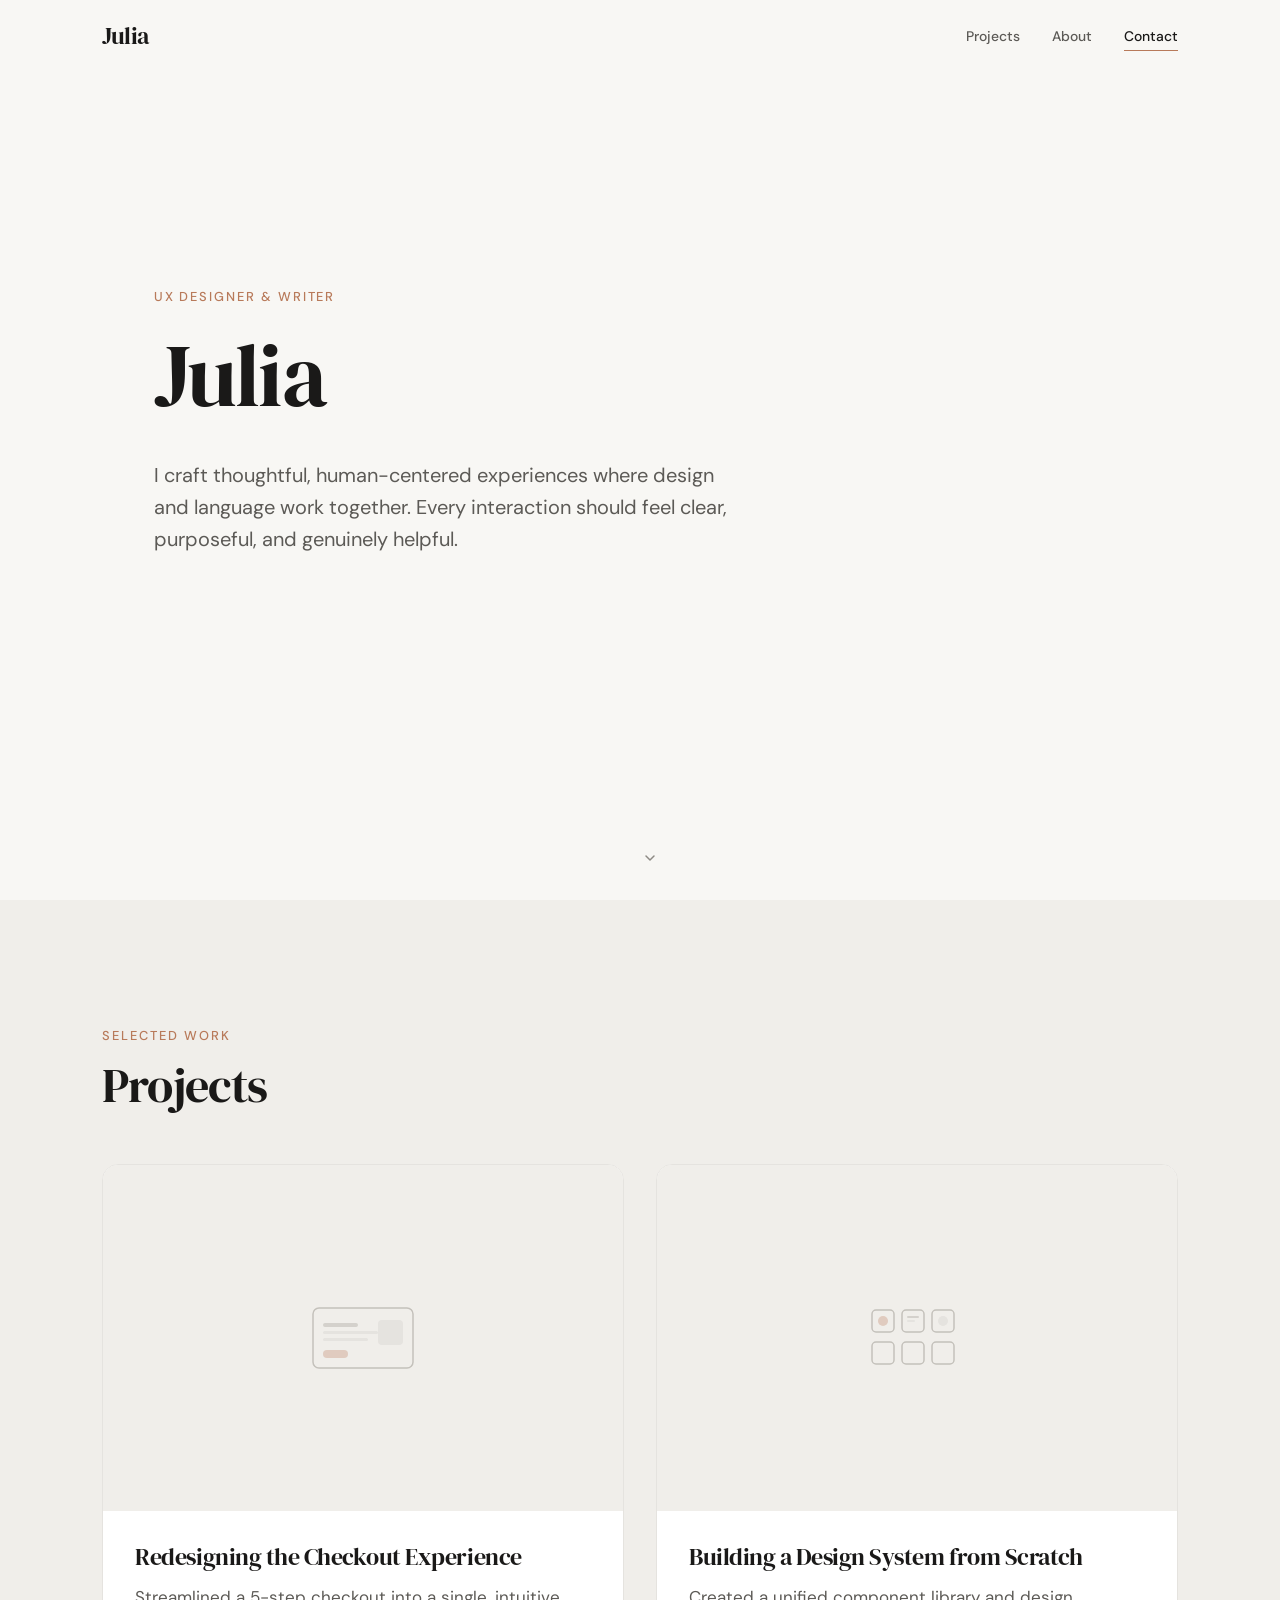
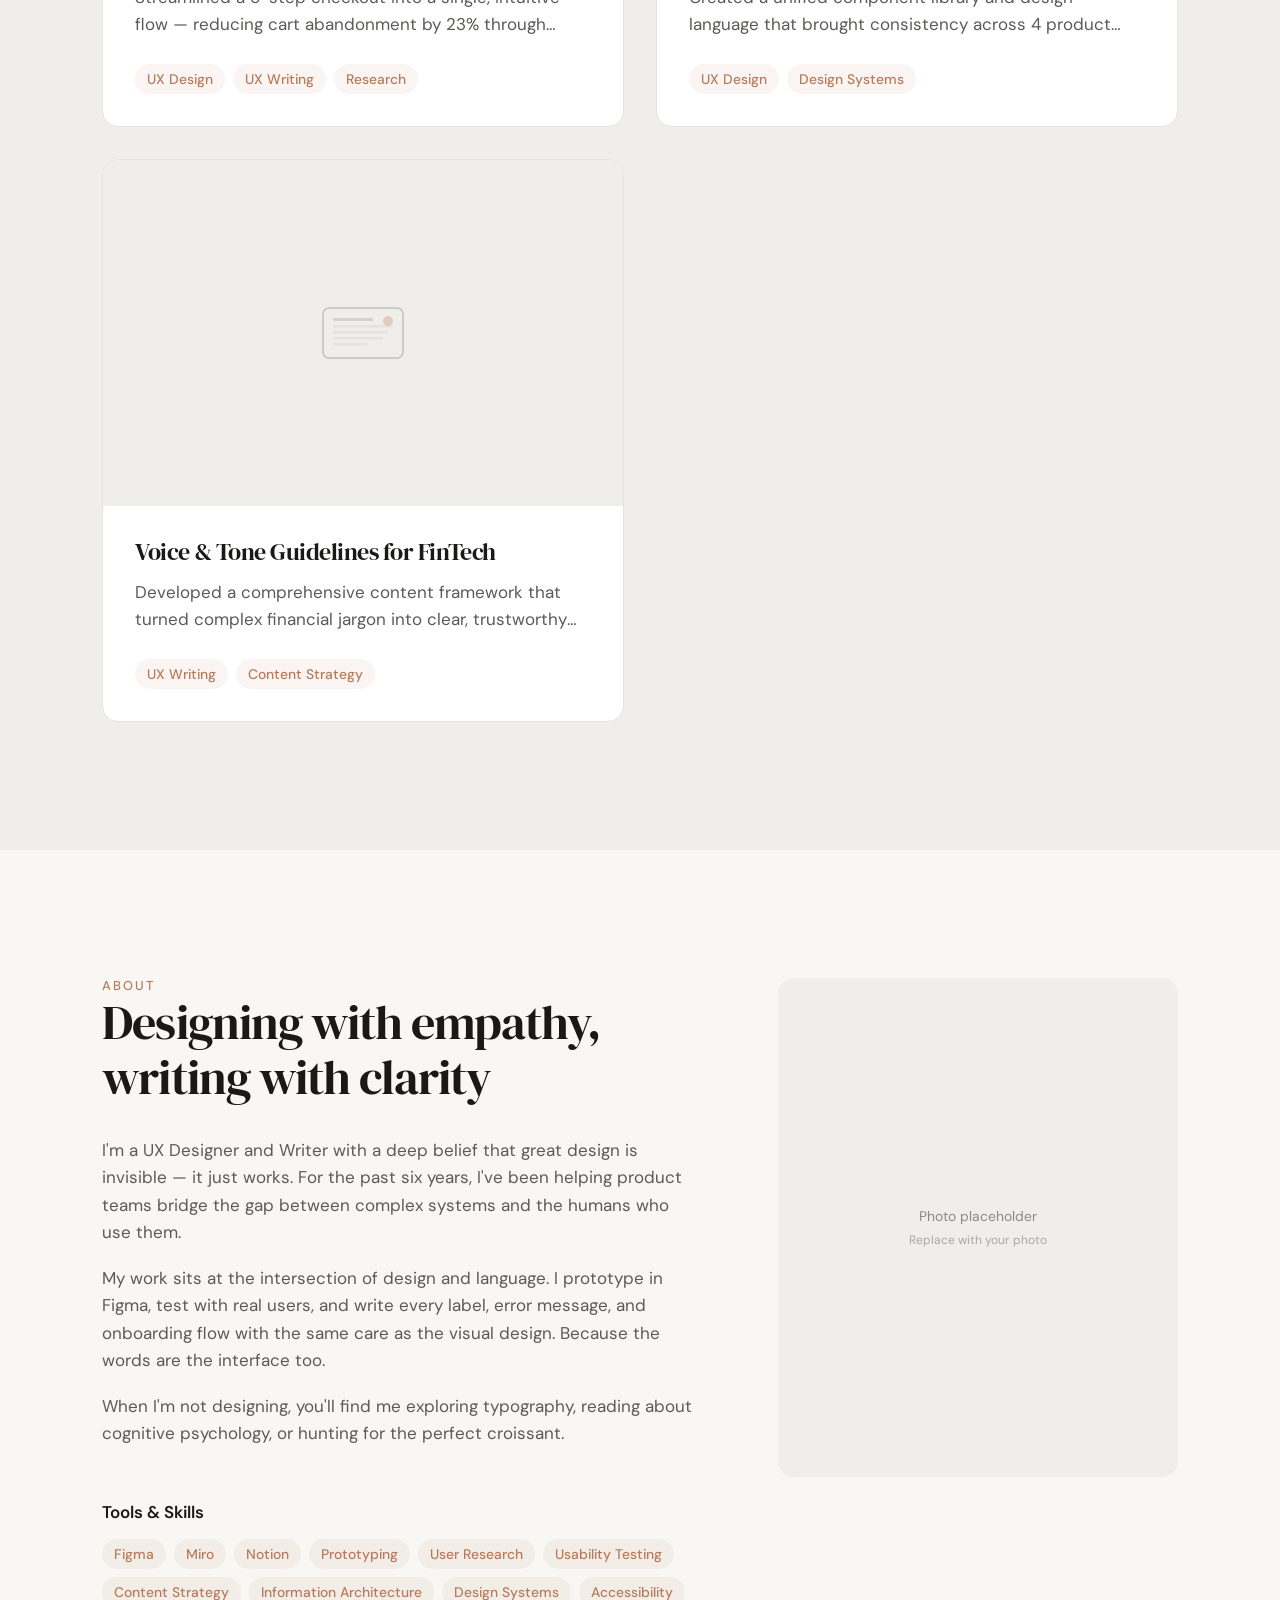
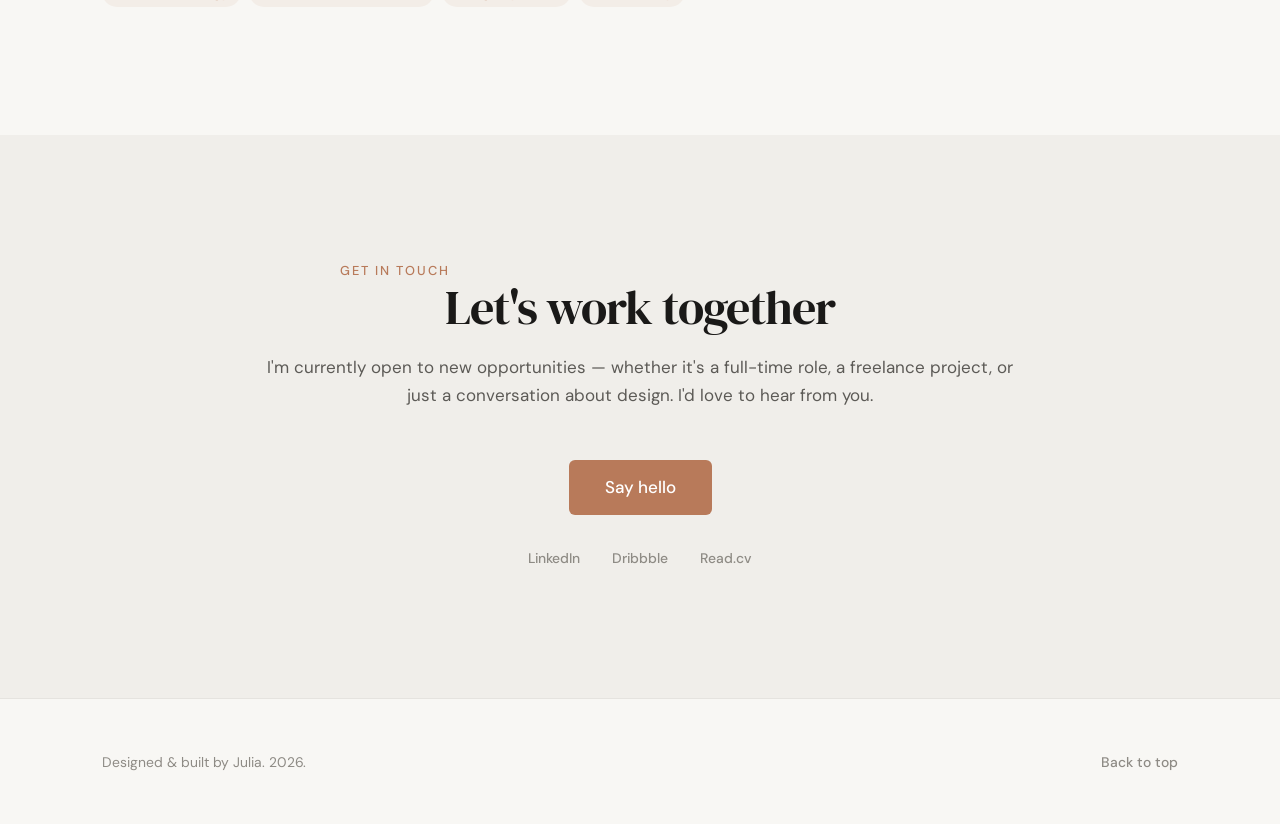
==== index.html @ b4615a7f "first commit" ====
<!DOCTYPE html>
<html lang="en">
<head>
  <meta charset="UTF-8">
  <meta name="viewport" content="width=device-width, initial-scale=1.0">
  <title>Julia — UX Designer & Writer</title>
  <meta name="description" content="Portfolio of Julia, a UX Designer and UX Writer crafting human-centered digital experiences.">
  <link rel="icon" href="assets/images/favicon.svg" type="image/svg+xml">

  <!-- Fonts -->
  <link rel="preconnect" href="https://fonts.googleapis.com">
  <link rel="preconnect" href="https://fonts.gstatic.com" crossorigin>
  <link href="https://fonts.googleapis.com/css2?family=DM+Sans:ital,opsz,wght@0,9..40,400;0,9..40,500;0,9..40,600;1,9..40,400&family=DM+Serif+Display&display=swap" rel="stylesheet">

  <!-- Styles -->
  <link rel="stylesheet" href="css/reset.css">
  <link rel="stylesheet" href="css/variables.css">
  <link rel="stylesheet" href="css/base.css">
  <link rel="stylesheet" href="css/layout.css">
  <link rel="stylesheet" href="css/components.css">
  <link rel="stylesheet" href="css/animations.css">
  <link rel="stylesheet" href="css/responsive.css">
</head>
<body>
  <!-- Skip to content -->
  <a href="#main" class="skip-link">Skip to content</a>

  <!-- Navigation -->
  <header class="nav" role="banner">
    <div class="nav__inner">
      <a href="#" class="nav__logo">Julia</a>

      <nav class="nav__links" role="navigation" aria-label="Main navigation">
        <a href="#projects" class="nav__link">Projects</a>
        <a href="#about" class="nav__link">About</a>
        <a href="#contact" class="nav__link">Contact</a>
      </nav>

      <button class="nav__toggle" aria-label="Open menu" aria-expanded="false">
        <span class="nav__toggle-line"></span>
        <span class="nav__toggle-line"></span>
        <span class="nav__toggle-line"></span>
      </button>
    </div>

    <!-- Mobile overlay -->
    <div class="nav__overlay" aria-hidden="true">
      <a href="#projects" class="nav__overlay-link">Projects</a>
      <a href="#about" class="nav__overlay-link">About</a>
      <a href="#contact" class="nav__overlay-link">Contact</a>
    </div>
  </header>

  <main id="main">
    <!-- Hero -->
    <section class="hero" aria-label="Introduction">
      <div class="container">
        <div class="hero__content">
          <p class="overline hero__overline">UX Designer & Writer</p>
          <h1 class="hero__title">Julia</h1>
          <p class="hero__tagline">I craft thoughtful, human-centered experiences where design and language work together. Every interaction should feel clear, purposeful, and genuinely helpful.</p>
        </div>
      </div>
      <div class="hero__scroll" aria-hidden="true">
        <svg class="hero__scroll-icon" viewBox="0 0 20 20" fill="none" stroke="currentColor" stroke-width="1.5" stroke-linecap="round" stroke-linejoin="round">
          <polyline points="6 8 10 12 14 8"/>
        </svg>
      </div>
    </section>

    <!-- Projects -->
    <section id="projects" class="section--surface" aria-labelledby="projects-heading">
      <div class="container">
        <div class="section-heading reveal">
          <p class="overline">Selected Work</p>
          <h2 id="projects-heading">Projects</h2>
        </div>

        <div class="project-grid reveal-stagger">
          <!-- Project 1 -->
          <a href="projects/case-study-1.html" class="project-card reveal">
            <div class="project-card__image">
              <div class="project-card__placeholder">
                <svg width="120" height="80" viewBox="0 0 120 80" fill="none" xmlns="http://www.w3.org/2000/svg">
                  <rect x="10" y="10" width="100" height="60" rx="6" stroke="#C4C1BB" stroke-width="1.5" fill="none"/>
                  <rect x="20" y="25" width="35" height="4" rx="2" fill="#D4D1CC"/>
                  <rect x="20" y="33" width="55" height="3" rx="1.5" fill="#E5E3DF"/>
                  <rect x="20" y="40" width="45" height="3" rx="1.5" fill="#E5E3DF"/>
                  <rect x="20" y="52" width="25" height="8" rx="4" fill="#B87A5A" opacity="0.3"/>
                  <rect x="75" y="22" width="25" height="25" rx="4" fill="#E5E3DF"/>
                </svg>
              </div>
            </div>
            <div class="project-card__body">
              <h3 class="project-card__title">Redesigning the Checkout Experience</h3>
              <p class="project-card__desc">Streamlined a 5-step checkout into a single, intuitive flow — reducing cart abandonment by 23% through research-driven design and clearer microcopy.</p>
              <div class="project-card__tags">
                <span class="tag">UX Design</span>
                <span class="tag">UX Writing</span>
                <span class="tag">Research</span>
              </div>
            </div>
          </a>

          <!-- Project 2 -->
          <a href="projects/case-study-2.html" class="project-card reveal">
            <div class="project-card__image">
              <div class="project-card__placeholder">
                <svg width="120" height="80" viewBox="0 0 120 80" fill="none" xmlns="http://www.w3.org/2000/svg">
                  <rect x="15" y="12" width="22" height="22" rx="4" stroke="#C4C1BB" stroke-width="1.5" fill="none"/>
                  <rect x="45" y="12" width="22" height="22" rx="4" stroke="#C4C1BB" stroke-width="1.5" fill="none"/>
                  <rect x="75" y="12" width="22" height="22" rx="4" stroke="#C4C1BB" stroke-width="1.5" fill="none"/>
                  <rect x="15" y="44" width="22" height="22" rx="4" stroke="#C4C1BB" stroke-width="1.5" fill="none"/>
                  <rect x="45" y="44" width="22" height="22" rx="4" stroke="#C4C1BB" stroke-width="1.5" fill="none"/>
                  <rect x="75" y="44" width="22" height="22" rx="4" stroke="#C4C1BB" stroke-width="1.5" fill="none"/>
                  <circle cx="26" cy="23" r="5" fill="#B87A5A" opacity="0.3"/>
                  <rect x="50" y="18" width="12" height="2" rx="1" fill="#D4D1CC"/>
                  <rect x="50" y="22" width="8" height="2" rx="1" fill="#E5E3DF"/>
                  <circle cx="86" cy="23" r="5" fill="#E5E3DF"/>
                </svg>
              </div>
            </div>
            <div class="project-card__body">
              <h3 class="project-card__title">Building a Design System from Scratch</h3>
              <p class="project-card__desc">Created a unified component library and design language that brought consistency across 4 product teams and accelerated delivery by 40%.</p>
              <div class="project-card__tags">
                <span class="tag">UX Design</span>
                <span class="tag">Design Systems</span>
              </div>
            </div>
          </a>

          <!-- Project 3 -->
          <a href="projects/case-study-3.html" class="project-card reveal">
            <div class="project-card__image">
              <div class="project-card__placeholder">
                <svg width="120" height="80" viewBox="0 0 120 80" fill="none" xmlns="http://www.w3.org/2000/svg">
                  <rect x="20" y="15" width="80" height="50" rx="6" stroke="#C4C1BB" stroke-width="1.5" fill="none"/>
                  <rect x="30" y="25" width="40" height="3" rx="1.5" fill="#D4D1CC"/>
                  <rect x="30" y="32" width="60" height="2.5" rx="1.25" fill="#E5E3DF"/>
                  <rect x="30" y="38" width="55" height="2.5" rx="1.25" fill="#E5E3DF"/>
                  <rect x="30" y="44" width="50" height="2.5" rx="1.25" fill="#E5E3DF"/>
                  <rect x="30" y="50" width="35" height="2.5" rx="1.25" fill="#E5E3DF"/>
                  <circle cx="85" cy="28" r="5" fill="#B87A5A" opacity="0.3"/>
                </svg>
              </div>
            </div>
            <div class="project-card__body">
              <h3 class="project-card__title">Voice & Tone Guidelines for FinTech</h3>
              <p class="project-card__desc">Developed a comprehensive content framework that turned complex financial jargon into clear, trustworthy language users actually understand.</p>
              <div class="project-card__tags">
                <span class="tag">UX Writing</span>
                <span class="tag">Content Strategy</span>
              </div>
            </div>
          </a>
        </div>
      </div>
    </section>

    <!-- About -->
    <section id="about" aria-labelledby="about-heading">
      <div class="container">
        <div class="about-layout">
          <div class="about__text reveal">
            <p class="overline">About</p>
            <h2 id="about-heading">Designing with empathy, writing with clarity</h2>
            <div class="about__bio">
              <p>I'm a UX Designer and Writer with a deep belief that great design is invisible — it just works. For the past six years, I've been helping product teams bridge the gap between complex systems and the humans who use them.</p>
              <p>My work sits at the intersection of design and language. I prototype in Figma, test with real users, and write every label, error message, and onboarding flow with the same care as the visual design. Because the words are the interface too.</p>
              <p>When I'm not designing, you'll find me exploring typography, reading about cognitive psychology, or hunting for the perfect croissant.</p>
            </div>
            <p class="about__skills-title">Tools & Skills</p>
            <div class="about__skills-list">
              <span class="tag">Figma</span>
              <span class="tag">Miro</span>
              <span class="tag">Notion</span>
              <span class="tag">Prototyping</span>
              <span class="tag">User Research</span>
              <span class="tag">Usability Testing</span>
              <span class="tag">Content Strategy</span>
              <span class="tag">Information Architecture</span>
              <span class="tag">Design Systems</span>
              <span class="tag">Accessibility</span>
            </div>
          </div>
          <div class="about__photo reveal">
            <p class="about__photo-placeholder">Photo placeholder<br><span style="font-size: 0.75rem; opacity: 0.7;">Replace with your photo</span></p>
          </div>
        </div>
      </div>
    </section>

    <!-- Contact -->
    <section id="contact" class="section--surface" aria-labelledby="contact-heading">
      <div class="container">
        <div class="contact reveal">
          <p class="overline">Get in Touch</p>
          <h2 id="contact-heading">Let's work together</h2>
          <p class="contact__text">I'm currently open to new opportunities — whether it's a full-time role, a freelance project, or just a conversation about design. I'd love to hear from you.</p>
          <a href="mailto:julia@example.com" class="contact__btn">Say hello</a>
          <div class="contact__links">
            <a href="#" class="contact__link" aria-label="LinkedIn profile">LinkedIn</a>
            <a href="#" class="contact__link" aria-label="Dribbble profile">Dribbble</a>
            <a href="#" class="contact__link" aria-label="Read.cv profile">Read.cv</a>
          </div>
        </div>
      </div>
    </section>
  </main>

  <!-- Footer -->
  <footer class="footer" role="contentinfo">
    <div class="container">
      <div class="footer__inner">
        <p class="footer__text">Designed & built by Julia. 2026.</p>
        <a href="#" class="footer__top">Back to top</a>
      </div>
    </div>
  </footer>

  <script src="js/main.js"></script>
  <script src="js/nav.js"></script>
</body>
</html>
---- css/variables.css ----
:root {
  /* Colors */
  --color-bg: #F8F7F4;
  --color-surface: #F0EEEA;
  --color-card: #FFFFFF;
  --color-text: #1A1918;
  --color-text-secondary: #5C5A56;
  --color-text-tertiary: #8E8B85;
  --color-accent: #B87A5A;
  --color-accent-hover: #9C6348;
  --color-border: #E5E3DF;
  --color-accent-tint: rgba(184, 122, 90, 0.08);

  /* Typography — Fluid with clamp() */
  --text-hero: clamp(2.75rem, 5vw + 1.5rem, 5.5rem);
  --text-h2: clamp(2rem, 2.5vw + 1rem, 3.125rem);
  --text-h3: clamp(1.625rem, 1.5vw + 0.875rem, 2.25rem);
  --text-body: clamp(0.9375rem, 0.25vw + 0.875rem, 1.0625rem);
  --text-small: clamp(0.8125rem, 0.15vw + 0.75rem, 0.875rem);
  --text-overline: clamp(0.75rem, 0.15vw + 0.6875rem, 0.8125rem);

  /* Line heights */
  --leading-heading: 1.15;
  --leading-body: 1.6;
  --leading-tight: 1.3;

  /* Letter spacing */
  --tracking-overline: 0.15em;
  --tracking-tight: -0.02em;

  /* Font families */
  --font-heading: 'DM Serif Display', Georgia, serif;
  --font-body: 'DM Sans', system-ui, sans-serif;

  /* Spacing — Fluid */
  --space-xs: clamp(0.5rem, 0.5vw, 0.75rem);
  --space-sm: clamp(0.75rem, 1vw, 1rem);
  --space-md: clamp(1rem, 1.5vw, 1.5rem);
  --space-lg: clamp(1.5rem, 2.5vw, 2.5rem);
  --space-xl: clamp(2.5rem, 4vw, 4rem);
  --space-2xl: clamp(4rem, 6vw, 7rem);
  --space-section: clamp(5rem, 10vw, 9rem);

  /* Layout */
  --container-max: 72rem;
  --container-narrow: 42rem;
  --container-breakout: 56rem;
  --container-padding: clamp(1.25rem, 3vw, 2.5rem);

  /* Shadows */
  --shadow-sm: 0 1px 2px rgba(26, 25, 24, 0.04);
  --shadow-md: 0 4px 12px rgba(26, 25, 24, 0.06);
  --shadow-lg: 0 8px 30px rgba(26, 25, 24, 0.08);
  --shadow-xl: 0 12px 40px rgba(26, 25, 24, 0.12);

  /* Borders */
  --radius-sm: 0.375rem;
  --radius-md: 0.625rem;
  --radius-lg: 1rem;

  /* Transitions */
  --ease-out: cubic-bezier(0.25, 0.46, 0.45, 0.94);
  --ease-spring: cubic-bezier(0.34, 1.56, 0.64, 1);
  --duration-fast: 150ms;
  --duration-normal: 300ms;
  --duration-slow: 500ms;

  /* Nav */
  --nav-height: 4.5rem;
}
---- css/base.css ----
body {
  font-family: var(--font-body);
  font-size: var(--text-body);
  line-height: var(--leading-body);
  color: var(--color-text);
  background-color: var(--color-bg);
}

/* Headings */
h1, h2, h3, h4, h5, h6 {
  font-family: var(--font-heading);
  line-height: var(--leading-heading);
  letter-spacing: var(--tracking-tight);
  color: var(--color-text);
  font-weight: 400;
}

h1 { font-size: var(--text-hero); }
h2 { font-size: var(--text-h2); }
h3 { font-size: var(--text-h3); }

/* Body text */
p {
  color: var(--color-text-secondary);
  max-width: 65ch;
}

p + p {
  margin-top: var(--space-md);
}

/* Links */
a {
  transition: color var(--duration-fast) var(--ease-out);
}

a:hover {
  color: var(--color-accent);
}

/* Selection */
::selection {
  background-color: rgba(184, 122, 90, 0.15);
  color: var(--color-text);
}

/* Focus styles */
:focus-visible {
  outline: 2px solid var(--color-accent);
  outline-offset: 3px;
  border-radius: 2px;
}

/* Skip to content */
.skip-link {
  position: absolute;
  top: -100%;
  left: var(--container-padding);
  padding: var(--space-xs) var(--space-md);
  background: var(--color-text);
  color: var(--color-bg);
  font-size: var(--text-small);
  border-radius: var(--radius-sm);
  z-index: 1000;
  transition: top var(--duration-fast) var(--ease-out);
}

.skip-link:focus {
  top: var(--space-sm);
}

/* Overline style */
.overline {
  font-family: var(--font-body);
  font-size: var(--text-overline);
  font-weight: 500;
  text-transform: uppercase;
  letter-spacing: var(--tracking-overline);
  color: var(--color-accent);
  line-height: var(--leading-tight);
}

/* Section heading */
.section-heading {
  margin-bottom: var(--space-xl);
}

.section-heading .overline {
  margin-bottom: var(--space-sm);
}
---- css/layout.css ----
/* Container */
.container {
  width: 100%;
  max-width: var(--container-max);
  margin-inline: auto;
  padding-inline: var(--container-padding);
}

.container--narrow {
  max-width: var(--container-narrow);
}

.container--breakout {
  max-width: var(--container-breakout);
}

/* Sections */
section {
  padding-block: var(--space-section);
}

.section--surface {
  background-color: var(--color-surface);
}

/* Project grid */
.project-grid {
  display: grid;
  grid-template-columns: repeat(auto-fill, minmax(min(100%, 22rem), 1fr));
  gap: var(--space-lg);
}

/* About layout */
.about-layout {
  display: grid;
  grid-template-columns: 1fr;
  gap: var(--space-xl);
  align-items: start;
}

@media (min-width: 48rem) {
  .about-layout {
    grid-template-columns: 3fr 2fr;
    gap: var(--space-2xl);
  }
}

/* Case study layout */
.case-study-content {
  max-width: var(--container-narrow);
  margin-inline: auto;
  padding-inline: var(--container-padding);
}

.case-study-content > .breakout {
  max-width: var(--container-breakout);
  margin-inline: auto;
  width: calc(100% + var(--container-padding) * 2);
  margin-left: calc(var(--container-padding) * -1);
}

@media (min-width: 48rem) {
  .case-study-content > .breakout {
    width: auto;
    margin-left: calc((var(--container-breakout) - var(--container-narrow)) / -2);
    margin-right: calc((var(--container-breakout) - var(--container-narrow)) / -2);
  }
}

/* Metadata grid */
.meta-grid {
  display: grid;
  grid-template-columns: repeat(2, 1fr);
  gap: var(--space-md) var(--space-lg);
}

@media (min-width: 48rem) {
  .meta-grid {
    grid-template-columns: repeat(4, 1fr);
  }
}
---- css/components.css ----
/* ============================================
   Navigation
   ============================================ */
.nav {
  position: fixed;
  top: 0;
  left: 0;
  right: 0;
  z-index: 100;
  height: var(--nav-height);
  display: flex;
  align-items: center;
  transition: background-color var(--duration-normal) var(--ease-out),
              box-shadow var(--duration-normal) var(--ease-out);
}

.nav--scrolled {
  background-color: rgba(248, 247, 244, 0.85);
  backdrop-filter: blur(12px);
  -webkit-backdrop-filter: blur(12px);
  box-shadow: var(--shadow-sm);
}

.nav__inner {
  display: flex;
  align-items: center;
  justify-content: space-between;
  width: 100%;
  max-width: var(--container-max);
  margin-inline: auto;
  padding-inline: var(--container-padding);
}

.nav__logo {
  font-family: var(--font-heading);
  font-size: 1.5rem;
  color: var(--color-text);
  font-weight: 400;
  letter-spacing: var(--tracking-tight);
}

.nav__links {
  display: flex;
  align-items: center;
  gap: var(--space-lg);
}

.nav__link {
  font-size: var(--text-small);
  font-weight: 500;
  color: var(--color-text-secondary);
  position: relative;
  padding-block: 0.25rem;
}

.nav__link::after {
  content: '';
  position: absolute;
  bottom: 0;
  left: 0;
  width: 0;
  height: 1.5px;
  background-color: var(--color-accent);
  transition: width var(--duration-normal) var(--ease-out);
}

.nav__link:hover,
.nav__link--active {
  color: var(--color-text);
}

.nav__link:hover::after,
.nav__link--active::after {
  width: 100%;
}

/* Mobile menu button */
.nav__toggle {
  display: none;
  flex-direction: column;
  gap: 5px;
  padding: 0.5rem;
  z-index: 110;
}

.nav__toggle-line {
  display: block;
  width: 22px;
  height: 1.5px;
  background-color: var(--color-text);
  transition: transform var(--duration-normal) var(--ease-out),
              opacity var(--duration-fast) var(--ease-out);
  transform-origin: center;
}

.nav__toggle--open .nav__toggle-line:nth-child(1) {
  transform: translateY(6.5px) rotate(45deg);
}

.nav__toggle--open .nav__toggle-line:nth-child(2) {
  opacity: 0;
}

.nav__toggle--open .nav__toggle-line:nth-child(3) {
  transform: translateY(-6.5px) rotate(-45deg);
}

/* Mobile overlay */
.nav__overlay {
  display: none;
}

@media (max-width: 63.999rem) {
  .nav__toggle {
    display: flex;
  }

  .nav__links {
    display: none;
  }

  .nav__overlay {
    position: fixed;
    inset: 0;
    background-color: var(--color-bg);
    display: flex;
    flex-direction: column;
    align-items: center;
    justify-content: center;
    gap: var(--space-xl);
    opacity: 0;
    visibility: hidden;
    transition: opacity var(--duration-normal) var(--ease-out),
                visibility var(--duration-normal) var(--ease-out);
    z-index: 105;
  }

  .nav__overlay--open {
    opacity: 1;
    visibility: visible;
  }

  .nav__overlay-link {
    font-family: var(--font-heading);
    font-size: var(--text-h3);
    color: var(--color-text);
    opacity: 0;
    transform: translateY(1rem);
    transition: opacity var(--duration-normal) var(--ease-out),
                transform var(--duration-normal) var(--ease-out),
                color var(--duration-fast) var(--ease-out);
  }

  .nav__overlay--open .nav__overlay-link {
    opacity: 1;
    transform: translateY(0);
  }

  .nav__overlay--open .nav__overlay-link:nth-child(1) { transition-delay: 100ms; }
  .nav__overlay--open .nav__overlay-link:nth-child(2) { transition-delay: 200ms; }
  .nav__overlay--open .nav__overlay-link:nth-child(3) { transition-delay: 300ms; }

  .nav__overlay-link:hover {
    color: var(--color-accent);
  }
}


/* ============================================
   Hero
   ============================================ */
.hero {
  min-height: 100vh;
  min-height: 100dvh;
  display: flex;
  flex-direction: column;
  justify-content: center;
  padding-top: var(--nav-height);
  position: relative;
}

.hero__content {
  padding-block: var(--space-2xl);
}

.hero__overline {
  margin-bottom: var(--space-md);
}

.hero__title {
  margin-bottom: var(--space-lg);
}

.hero__tagline {
  font-size: clamp(1.0625rem, 0.5vw + 0.9375rem, 1.25rem);
  max-width: 38ch;
  line-height: var(--leading-body);
}

.hero__scroll {
  position: absolute;
  bottom: var(--space-lg);
  left: 50%;
  transform: translateX(-50%);
  display: flex;
  flex-direction: column;
  align-items: center;
  gap: var(--space-xs);
  color: var(--color-text-tertiary);
  font-size: var(--text-small);
}

.hero__scroll-icon {
  width: 20px;
  height: 20px;
  animation: scroll-hint 2s var(--ease-out) infinite;
}

@keyframes scroll-hint {
  0%, 100% { transform: translateY(0); opacity: 0.6; }
  50% { transform: translateY(4px); opacity: 1; }
}


/* ============================================
   Project Cards
   ============================================ */
.project-card {
  display: flex;
  flex-direction: column;
  background: var(--color-card);
  border: 1px solid var(--color-border);
  border-radius: var(--radius-lg);
  overflow: hidden;
  transition: border-color var(--duration-normal) var(--ease-out),
              box-shadow var(--duration-normal) var(--ease-out);
}

.project-card:hover {
  border-color: var(--color-text-tertiary);
  box-shadow: var(--shadow-lg);
}

.project-card__image {
  aspect-ratio: 3 / 2;
  overflow: hidden;
  background-color: var(--color-surface);
}

.project-card__image img {
  width: 100%;
  height: 100%;
  object-fit: cover;
  transition: transform var(--duration-slow) var(--ease-out);
}

.project-card:hover .project-card__image img {
  transform: scale(1.03);
}

/* Placeholder illustration */
.project-card__placeholder {
  width: 100%;
  height: 100%;
  display: flex;
  align-items: center;
  justify-content: center;
  transition: transform var(--duration-slow) var(--ease-out);
}

.project-card:hover .project-card__placeholder {
  transform: scale(1.03);
}

.project-card__body {
  padding: var(--space-lg);
  display: flex;
  flex-direction: column;
  gap: var(--space-sm);
  flex: 1;
}

.project-card__title {
  font-size: clamp(1.25rem, 0.5vw + 1.125rem, 1.5rem);
}

.project-card__desc {
  font-size: var(--text-body);
  display: -webkit-box;
  -webkit-line-clamp: 2;
  -webkit-box-orient: vertical;
  overflow: hidden;
}

.project-card__tags {
  display: flex;
  flex-wrap: wrap;
  gap: var(--space-xs);
  margin-top: auto;
  padding-top: var(--space-sm);
}


/* ============================================
   Tags / Pills
   ============================================ */
.tag {
  display: inline-block;
  padding: 0.25rem 0.75rem;
  font-size: var(--text-small);
  font-weight: 500;
  color: var(--color-accent);
  background-color: var(--color-accent-tint);
  border-radius: 999px;
  white-space: nowrap;
}


/* ============================================
   About Section
   ============================================ */
.about__text h2 {
  margin-bottom: var(--space-lg);
}

.about__bio {
  margin-bottom: var(--space-xl);
}

.about__skills-title {
  font-family: var(--font-body);
  font-size: var(--text-body);
  font-weight: 600;
  color: var(--color-text);
  margin-bottom: var(--space-sm);
}

.about__skills-list {
  display: flex;
  flex-wrap: wrap;
  gap: var(--space-xs);
}

.about__photo {
  aspect-ratio: 4 / 5;
  background-color: var(--color-surface);
  border-radius: var(--radius-lg);
  overflow: hidden;
  display: flex;
  align-items: center;
  justify-content: center;
}

.about__photo-placeholder {
  color: var(--color-text-tertiary);
  font-size: var(--text-small);
  text-align: center;
  padding: var(--space-lg);
}


/* ============================================
   Contact Section
   ============================================ */
.contact {
  text-align: center;
}

.contact h2 {
  margin-bottom: var(--space-md);
}

.contact__text {
  margin-inline: auto;
  margin-bottom: var(--space-xl);
}

.contact__btn {
  display: inline-block;
  padding: 0.875rem 2.25rem;
  font-size: var(--text-body);
  font-weight: 500;
  color: var(--color-card);
  background-color: var(--color-accent);
  border-radius: var(--radius-sm);
  transition: background-color var(--duration-fast) var(--ease-out),
              transform var(--duration-fast) var(--ease-out);
}

.contact__btn:hover {
  background-color: var(--color-accent-hover);
  color: var(--color-card);
  transform: translateY(-1px);
}

.contact__links {
  display: flex;
  justify-content: center;
  gap: var(--space-lg);
  margin-top: var(--space-lg);
}

.contact__link {
  font-size: var(--text-small);
  font-weight: 500;
  color: var(--color-text-tertiary);
  border-bottom: 1px solid transparent;
  transition: color var(--duration-fast) var(--ease-out),
              border-color var(--duration-fast) var(--ease-out);
}

.contact__link:hover {
  color: var(--color-accent);
  border-bottom-color: var(--color-accent);
}


/* ============================================
   Footer
   ============================================ */
.footer {
  padding-block: var(--space-xl);
  border-top: 1px solid var(--color-border);
}

.footer__inner {
  display: flex;
  align-items: center;
  justify-content: space-between;
  flex-wrap: wrap;
  gap: var(--space-sm);
}

.footer__text {
  font-size: var(--text-small);
  color: var(--color-text-tertiary);
}

.footer__top {
  font-size: var(--text-small);
  font-weight: 500;
  color: var(--color-text-tertiary);
  transition: color var(--duration-fast) var(--ease-out);
}

.footer__top:hover {
  color: var(--color-accent);
}


/* ============================================
   Case Study Page
   ============================================ */
.case-hero {
  padding-top: calc(var(--nav-height) + var(--space-2xl));
  padding-bottom: var(--space-xl);
}

.case-hero__overline {
  margin-bottom: var(--space-sm);
}

.case-hero__title {
  margin-bottom: var(--space-md);
}

.case-hero__tags {
  display: flex;
  flex-wrap: wrap;
  gap: var(--space-xs);
}

.case-hero__image {
  width: 100%;
  aspect-ratio: 16 / 9;
  background-color: var(--color-surface);
  border-radius: var(--radius-lg);
  margin-top: var(--space-xl);
  overflow: hidden;
  display: flex;
  align-items: center;
  justify-content: center;
  color: var(--color-text-tertiary);
  font-size: var(--text-small);
}

.case-meta {
  padding-block: var(--space-xl);
  border-bottom: 1px solid var(--color-border);
  margin-bottom: var(--space-xl);
}

.meta-grid dt {
  font-size: var(--text-small);
  color: var(--color-text-tertiary);
  text-transform: uppercase;
  letter-spacing: var(--tracking-overline);
  margin-bottom: 0.25rem;
}

.meta-grid dd {
  font-weight: 500;
  color: var(--color-text);
}

.case-section {
  margin-bottom: var(--space-2xl);
}

.case-section h2 {
  font-size: var(--text-h3);
  margin-bottom: var(--space-md);
  color: var(--color-text);
}

.case-section p {
  margin-bottom: var(--space-md);
}

.case-section .breakout {
  margin-block: var(--space-xl);
  border-radius: var(--radius-lg);
  overflow: hidden;
}

.case-image-placeholder {
  aspect-ratio: 16 / 9;
  background-color: var(--color-surface);
  border-radius: var(--radius-lg);
  display: flex;
  align-items: center;
  justify-content: center;
  color: var(--color-text-tertiary);
  font-size: var(--text-small);
}

/* Prev / Next navigation */
.case-nav {
  padding-block: var(--space-xl);
  border-top: 1px solid var(--color-border);
  margin-top: var(--space-2xl);
}

.case-nav__inner {
  display: flex;
  justify-content: space-between;
  flex-wrap: wrap;
  gap: var(--space-md);
}

.case-nav__link {
  display: flex;
  flex-direction: column;
  gap: 0.25rem;
}

.case-nav__link--next {
  text-align: right;
  margin-left: auto;
}

.case-nav__label {
  font-size: var(--text-small);
  color: var(--color-text-tertiary);
}

.case-nav__title {
  font-family: var(--font-heading);
  font-size: clamp(1.125rem, 0.5vw + 1rem, 1.375rem);
  color: var(--color-text);
  transition: color var(--duration-fast) var(--ease-out);
}

.case-nav__link:hover .case-nav__title {
  color: var(--color-accent);
}
---- css/animations.css ----
/* ============================================
   Keyframes
   ============================================ */
@keyframes fade-in-up {
  from {
    opacity: 0;
    transform: translateY(1.5rem);
  }
  to {
    opacity: 1;
    transform: translateY(0);
  }
}

@keyframes fade-in {
  from { opacity: 0; }
  to { opacity: 1; }
}


/* ============================================
   Hero stagger animation
   ============================================ */
.hero__overline,
.hero__title,
.hero__tagline,
.hero__scroll {
  opacity: 0;
  animation: fade-in-up var(--duration-slow) var(--ease-out) forwards;
}

.hero__overline  { animation-delay: 100ms; }
.hero__title     { animation-delay: 250ms; }
.hero__tagline   { animation-delay: 400ms; }
.hero__scroll    { animation-delay: 600ms; }


/* ============================================
   Scroll reveal
   ============================================ */
.reveal {
  opacity: 0;
  transform: translateY(1.5rem);
  transition: opacity var(--duration-slow) var(--ease-out),
              transform var(--duration-slow) var(--ease-out);
}

.reveal--visible {
  opacity: 1;
  transform: translateY(0);
}

/* Stagger children */
.reveal-stagger > .reveal:nth-child(1) { transition-delay: 0ms; }
.reveal-stagger > .reveal:nth-child(2) { transition-delay: 150ms; }
.reveal-stagger > .reveal:nth-child(3) { transition-delay: 300ms; }


/* ============================================
   Reduced motion
   ============================================ */
@media (prefers-reduced-motion: reduce) {
  *,
  *::before,
  *::after {
    animation-duration: 0.01ms !important;
    animation-iteration-count: 1 !important;
    transition-duration: 0.01ms !important;
    scroll-behavior: auto !important;
  }

  .reveal {
    opacity: 1;
    transform: none;
  }

  .hero__overline,
  .hero__title,
  .hero__tagline,
  .hero__scroll {
    opacity: 1;
  }
}
---- css/responsive.css ----
/* ============================================
   Small screens (below 48rem / 768px)
   ============================================ */
@media (max-width: 47.999rem) {
  .about__photo {
    max-width: 20rem;
    margin-inline: auto;
    aspect-ratio: 1 / 1;
  }

  .hero {
    min-height: calc(100vh - var(--nav-height));
    min-height: calc(100dvh - var(--nav-height));
  }
}


/* ============================================
   Medium screens (48rem–64rem)
   ============================================ */
@media (min-width: 48rem) {
  .hero__tagline {
    max-width: 42ch;
  }
}


/* ============================================
   Large screens (64rem+)
   ============================================ */
@media (min-width: 64rem) {
  .nav__toggle {
    display: none;
  }

  .nav__links {
    display: flex;
  }
}


/* ============================================
   Extra large screens (80rem+)
   ============================================ */
@media (min-width: 80rem) {
  .hero__content {
    padding-left: 4vw;
  }
}
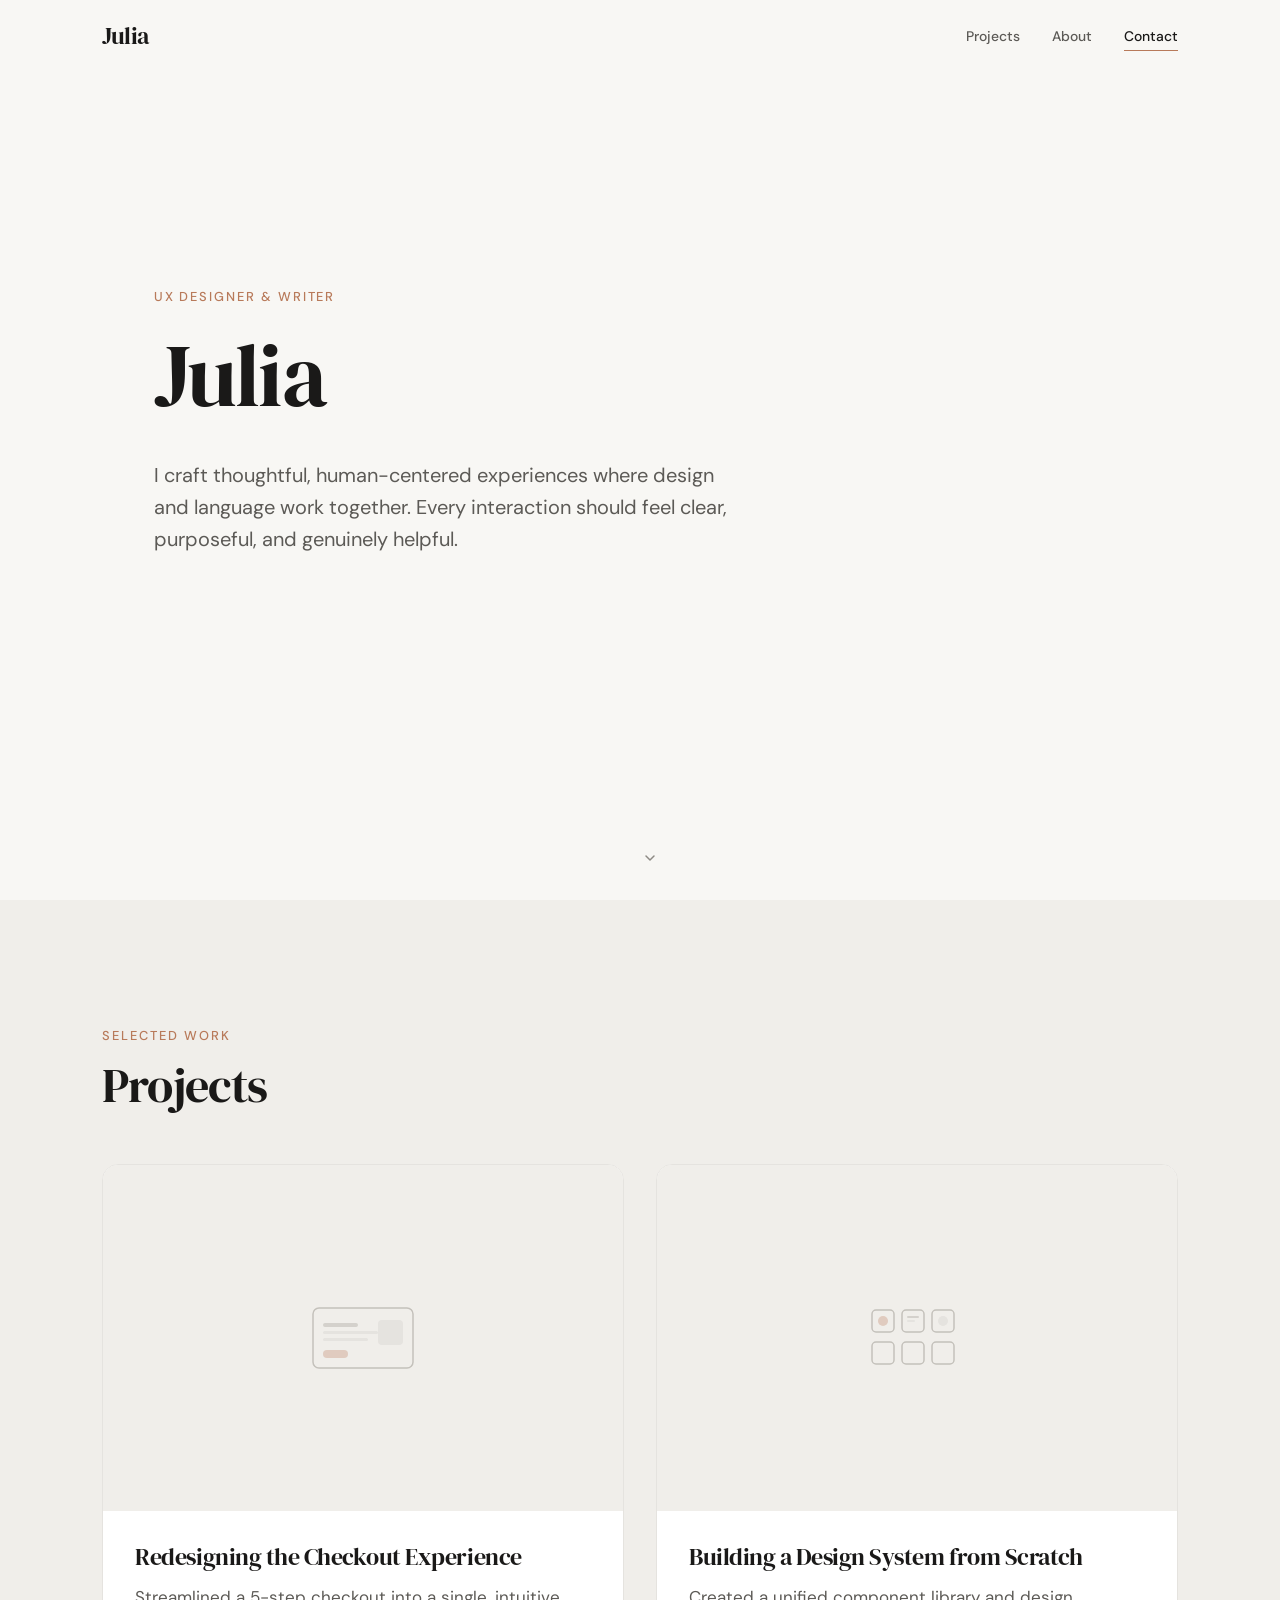
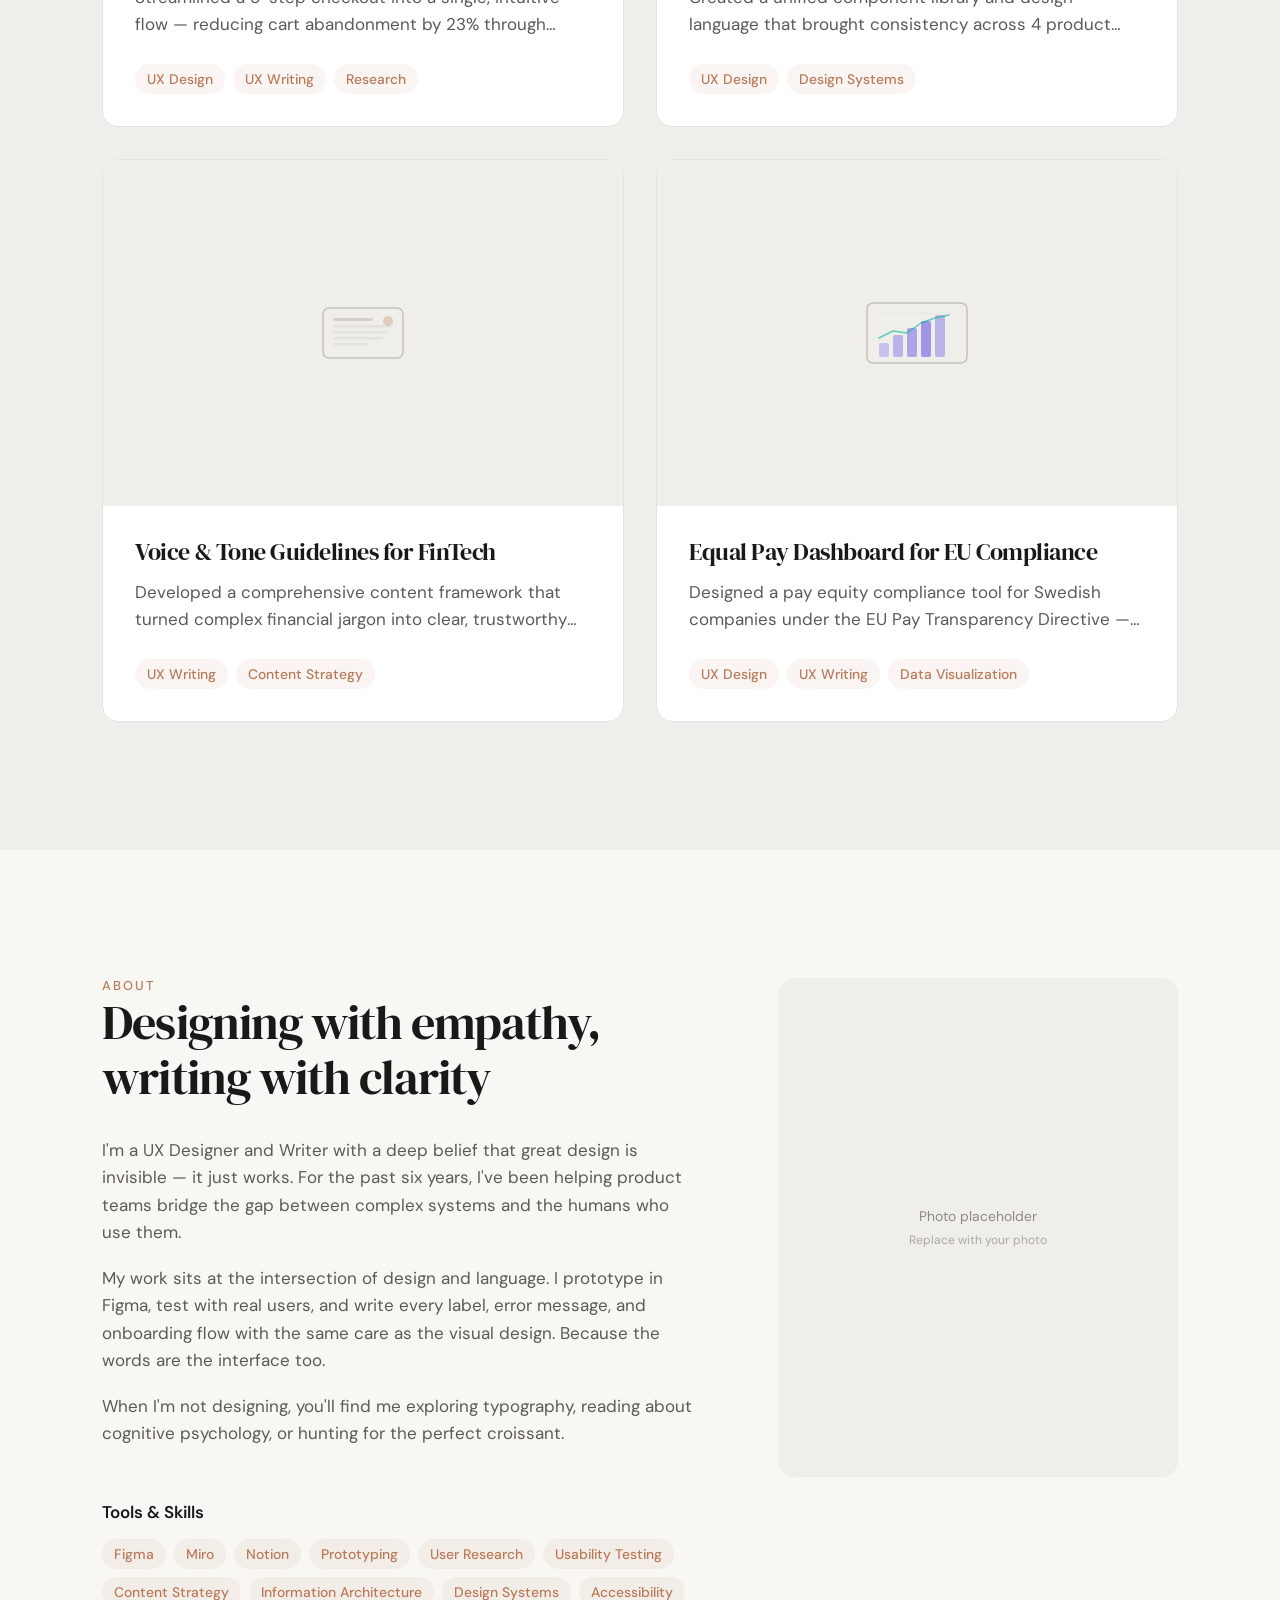
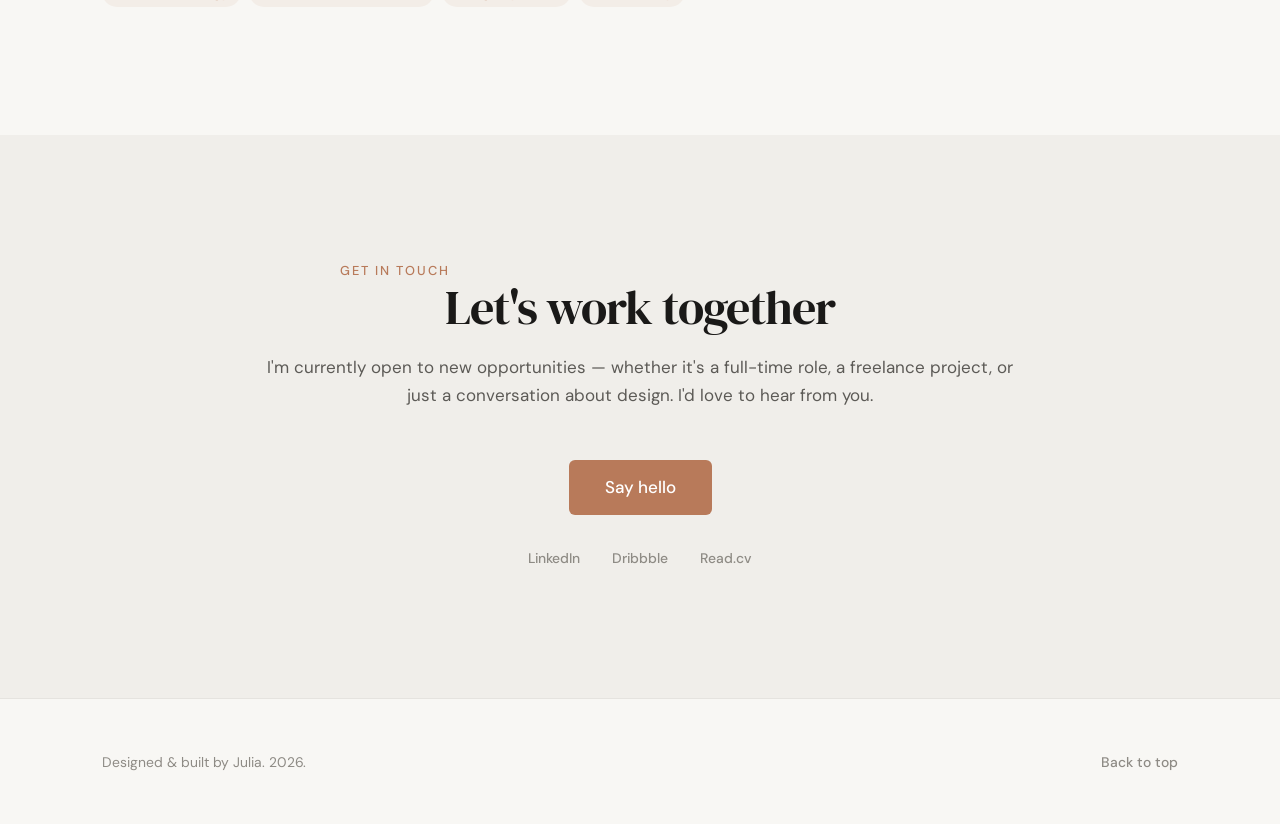
==== commit cf545ce5: "Add Equal Pay Dashboard project card and navigation link" ====
--- a/index.html
+++ b/index.html
@@ -154,6 +154,33 @@
               </div>
             </div>
           </a>
+
+          <!-- Project 4 -->
+          <a href="projects/case-study-4.html" class="project-card reveal">
+            <div class="project-card__image">
+              <div class="project-card__placeholder">
+                <svg width="120" height="80" viewBox="0 0 120 80" fill="none" xmlns="http://www.w3.org/2000/svg">
+                  <rect x="10" y="10" width="100" height="60" rx="6" stroke="#C4C1BB" stroke-width="1.5" fill="none"/>
+                  <rect x="22" y="50" width="10" height="14" rx="2" fill="#6C5CE7" opacity="0.3"/>
+                  <rect x="36" y="42" width="10" height="22" rx="2" fill="#6C5CE7" opacity="0.4"/>
+                  <rect x="50" y="35" width="10" height="29" rx="2" fill="#6C5CE7" opacity="0.5"/>
+                  <rect x="64" y="28" width="10" height="36" rx="2" fill="#6C5CE7" opacity="0.6"/>
+                  <rect x="78" y="22" width="10" height="42" rx="2" fill="#6C5CE7" opacity="0.4"/>
+                  <line x1="18" y1="20" x2="98" y2="20" stroke="#E5E3DF" stroke-width="0.75"/>
+                  <polyline points="22,45 36,38 50,40 64,30 78,25 92,22" stroke="#00B894" stroke-width="1.5" fill="none" stroke-linecap="round" stroke-linejoin="round" opacity="0.6"/>
+                </svg>
+              </div>
+            </div>
+            <div class="project-card__body">
+              <h3 class="project-card__title">Equal Pay Dashboard for EU Compliance</h3>
+              <p class="project-card__desc">Designed a pay equity compliance tool for Swedish companies under the EU Pay Transparency Directive — combining data visualization with clear, actionable UX writing.</p>
+              <div class="project-card__tags">
+                <span class="tag">UX Design</span>
+                <span class="tag">UX Writing</span>
+                <span class="tag">Data Visualization</span>
+              </div>
+            </div>
+          </a>
         </div>
       </div>
     </section>
--- a/css/animations.css
+++ b/css/animations.css
@@ -54,6 +54,7 @@
 .reveal-stagger > .reveal:nth-child(1) { transition-delay: 0ms; }
 .reveal-stagger > .reveal:nth-child(2) { transition-delay: 150ms; }
 .reveal-stagger > .reveal:nth-child(3) { transition-delay: 300ms; }
+.reveal-stagger > .reveal:nth-child(4) { transition-delay: 450ms; }
 
 
 /* ============================================
